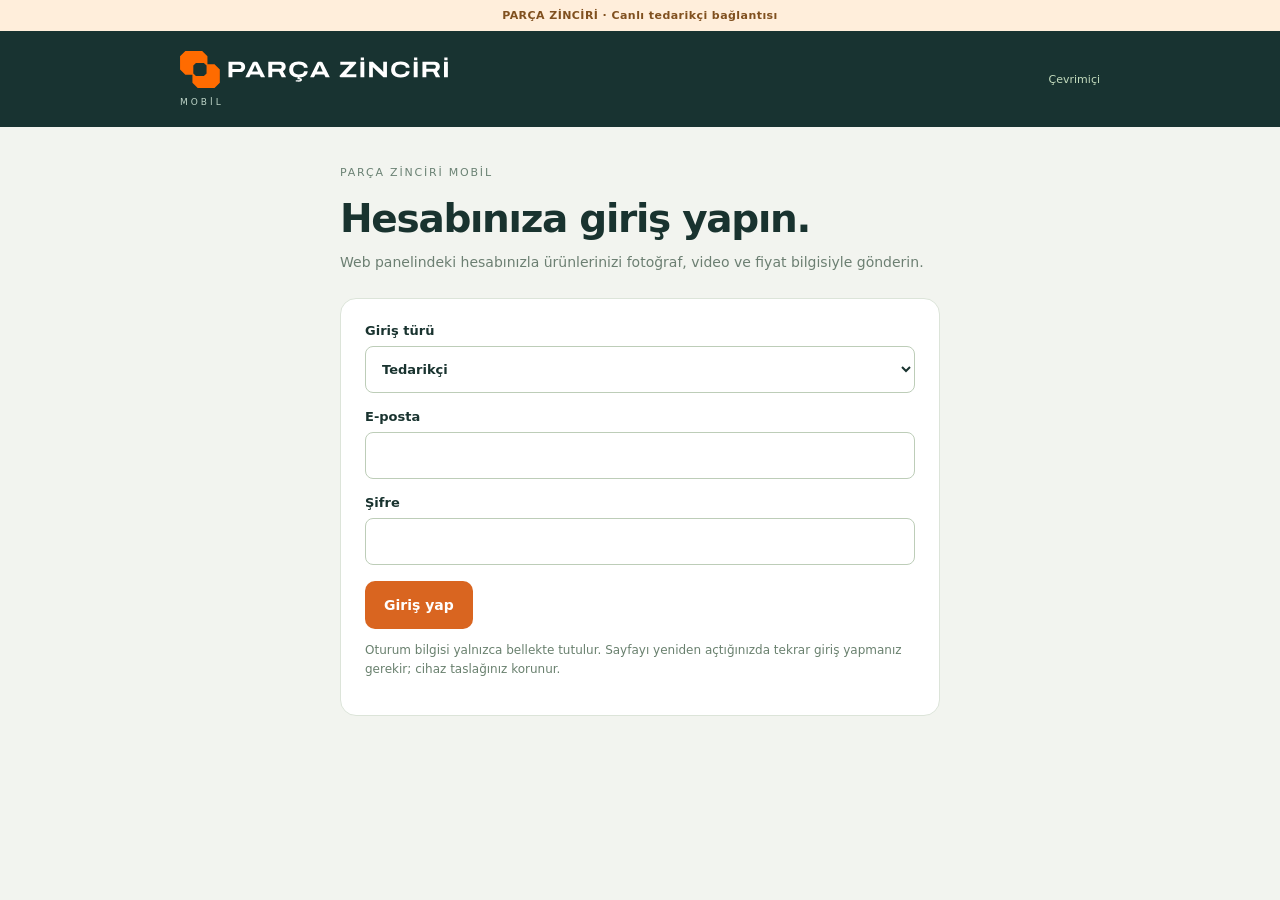
==== mobil/index.html @ 7f1353eb "Connect mobile PWA and supplier inventory to shared Wix listings" ====
<!doctype html>
<html lang="tr">
  <head>
    <meta charset="utf-8" />
    <meta
      name="viewport"
      content="width=device-width,initial-scale=1,viewport-fit=cover"
    />
    <meta name="theme-color" content="#183331" />
    <meta name="apple-mobile-web-app-capable" content="yes" />
    <link rel="manifest" href="./manifest.webmanifest" />
    <link rel="icon" href="./icon.svg" type="image/svg+xml" />
    <link rel="apple-touch-icon" href="./icon-180.png" />
    <link rel="stylesheet" href="./style.css" />
    <title>Parça Zinciri · Mobil</title>
  </head>
  <body>
    <div class="demo-banner">
      PARÇA ZİNCİRİ · Mobil
    </div>
    <header>
      <a href="./" class="brand"><img src="./wordmark-horizontal.svg" alt="Parça Zinciri" width="611" height="84" /><small>MOBİL</small></a>
      <span id="network">Çevrimiçi</span>
    </header>
    <div id="identity"></div>
    <div id="message" role="status" aria-live="polite"></div>
    <main id="app"><p>Uygulama açılıyor…</p></main>
    <nav id="navigation" aria-label="Ana menü"></nav>
    <script src="./app.js" type="module"></script>
  </body>
</html>
---- mobil/style.css ----
:root {
  font-family:
    Inter,
    system-ui,
    -apple-system,
    sans-serif;
  color: #19332f;
  background: #f2f4ef;
  accent-color: #d96520;
  font-synthesis: none;
}
* {
  box-sizing: border-box;
}
body {
  margin: 0;
}
button,
input,
select,
textarea {
  font: inherit;
}
button,
a,
input,
select,
textarea {
  -webkit-tap-highlight-color: transparent;
}
button {
  cursor: pointer;
}
a {
  color: inherit;
}
.demo-banner {
  background: #ffeedb;
  padding: 9px 16px;
  text-align: center;
  font-size: 11px;
  font-weight: 650;
  letter-spacing: 0.04em;
  color: #80501f;
}
header {
  background: #183331;
  color: white;
  min-height: 87px;
  display: flex;
  align-items: center;
  justify-content: space-between;
  padding: 20px max(20px, calc((100% - 920px) / 2));
  gap: 20px;
}
.brand {
  text-decoration: none;
  font-size: 22px;
  font-weight: 850;
  letter-spacing: -1px;
  white-space: nowrap;
}
.brand img {
  display: block;
  width: clamp(180px, 54vw, 270px);
  max-width: 100%;
  height: auto;
}
.brand small {
  display: block;
  font-size: 9px;
  letter-spacing: 3px;
  margin-top: 9px;
  font-weight: 500;
  color: #bdd4c7;
}
#network {
  font-size: 11px;
  color: #c3dbbd;
  white-space: nowrap;
}
#identity {
  max-width: 960px;
  margin: auto;
  padding: 15px 20px;
  font-size: 13px;
  color: #536d61;
  display: flex;
  justify-content: space-between;
  gap: 12px;
}
#identity:empty {
  display: none;
}
#message {
  max-width: 920px;
  margin: 12px auto;
  padding: 14px 20px;
  background: #e0efdb;
  border-radius: 8px;
  line-height: 1.5;
  font-size: 14px;
}
#message.error {
  background: #ffe8df;
  color: #8f381e;
}
#message:empty {
  display: none;
}
main {
  max-width: 960px;
  margin: auto;
  padding: 12px 20px 110px;
}
h1 {
  font-size: clamp(27px, 5vw, 39px);
  letter-spacing: -1.3px;
  margin: 14px 0 10px;
  font-weight: 750;
}
h2 {
  font-size: 18px;
  margin: 0 0 16px;
}
h3 {
  font-size: 16px;
  margin: 0 0 8px;
}
p {
  line-height: 1.6;
}
.sub {
  color: #6c7f72;
  margin: 0 0 25px;
  font-size: 14px;
}
.eyebrow {
  font-size: 11px;
  letter-spacing: 1.8px;
  text-transform: uppercase;
  color: #6b8274;
  margin-top: 20px;
}
.panel {
  background: #fff;
  border: 1px solid #dce4d9;
  border-radius: 16px;
  padding: 24px;
  margin: 18px 0;
}
.narrow {
  max-width: 600px;
  margin: 25px auto;
}
.login-options {
  display: grid;
  gap: 12px;
}
.login-options button {
  display: flex;
  justify-content: space-between;
  align-items: center;
  text-align: left;
  padding: 19px;
  background: #f7f9f5;
  border: 1px solid #cedecc;
  border-radius: 10px;
  color: #19332f;
}
.login-options small {
  display: block;
  font-size: 12px;
  color: #6b8070;
  margin-top: 5px;
}
.login-options .admin-login {
  background: #183331;
  color: #fff;
  border: 0;
}
.login-options .admin-login small {
  color: #cad7cc;
}
.arrow {
  font-size: 25px;
}
.help {
  font-size: 12px;
  color: #69806e;
  line-height: 1.6;
}
.primary,
.secondary {
  border: 0;
  border-radius: 10px;
  padding: 14px 19px;
  min-height: 48px;
  font-size: 14px;
  font-weight: 700;
}
.primary {
  background: #d96520;
  color: white;
}
.secondary {
  background: #e9eee5;
  color: #243e30;
  border: 1px solid #cedaca;
}
.primary:disabled,
.secondary:disabled {
  opacity: 0.55;
  cursor: wait;
}
button:focus-visible,
a:focus-visible,
input:focus-visible,
select:focus-visible,
textarea:focus-visible {
  outline: 3px solid #ed9b5a;
  outline-offset: 3px;
}
.topline {
  display: flex;
  justify-content: space-between;
  align-items: center;
  gap: 15px;
}
.stats {
  display: grid;
  grid-template-columns: repeat(3, 1fr);
  gap: 13px;
  margin: 24px 0;
}
.stat {
  padding: 20px;
  background: #e5ebdf;
  border: 1px solid #d9e2d3;
  border-radius: 12px;
}
.stat strong {
  display: block;
  font-size: 29px;
  font-weight: 700;
}
.stat span {
  font-size: 12px;
  color: #637859;
}
.toolbar {
  display: flex;
  gap: 10px;
  flex-wrap: wrap;
  margin: 20px 0;
}
.toolbar input {
  flex: 1;
  min-width: 160px;
}
.toolbar select {
  width: auto;
  max-width: 100%;
  min-width: 150px;
}
input:not([type="checkbox"]):not([type="file"]),
select,
textarea {
  width: 100%;
  border: 1px solid #bdcdb8;
  background: #fff;
  border-radius: 8px;
  min-height: 47px;
  padding: 12px;
  color: #19332f;
}
textarea {
  resize: vertical;
  min-height: 95px;
}
input:disabled {
  background: #edf0ea;
  color: #87937e;
}
label.field {
  display: block;
  font-size: 13px;
  font-weight: 650;
  margin-bottom: 16px;
}
label.field input,
label.field select,
label.field textarea {
  margin-top: 8px;
}
.fields {
  display: grid;
  grid-template-columns: 1fr 1fr;
  gap: 0 18px;
}
.full {
  grid-column: 1/-1;
}
.check {
  display: flex;
  align-items: center;
  gap: 10px;
  min-height: 49px;
  padding: 10px 12px;
  border: 1px solid #dce5d7;
  border-radius: 8px;
  background: #f8faf6;
  font-size: 13px;
  margin: 0 0 16px;
}
.check input {
  width: 21px;
  height: 21px;
  flex-shrink: 0;
}
.check:has(input:checked) {
  background: #fff2e5;
  border-color: #e29763;
}
.check span {
  line-height: 1.45;
}
.media-buttons {
  display: flex;
  gap: 10px;
  flex-wrap: wrap;
}
.media-button {
  display: inline-flex;
  align-items: center;
  justify-content: center;
  min-height: 60px;
  background: #f1f5ed;
  border: 1px dashed #aabb99;
  border-radius: 10px;
  padding: 12px 17px;
  cursor: pointer;
  font-size: 13px;
  font-weight: 650;
}
.media-button input {
  position: absolute;
  width: 1px;
  height: 1px;
  opacity: 0;
}
.media-button:focus-within {
  outline: 3px solid #ed9b5a;
}
.media-grid {
  display: grid;
  grid-template-columns: repeat(auto-fill, minmax(110px, 1fr));
  gap: 10px;
  margin-top: 15px;
}
.media-item {
  border: 1px solid #dce4d6;
  border-radius: 10px;
  overflow: hidden;
  background: #eff3e9;
}
.media-item img,
.media-item video {
  width: 100%;
  height: 115px;
  object-fit: cover;
  display: block;
}
.media-item button {
  width: 100%;
  border: 0;
  background: #fff;
  padding: 9px;
  font-size: 12px;
  color: #7b4130;
}
.media-item p {
  font-size: 11px;
  padding: 6px;
  margin: 0;
  overflow-wrap: anywhere;
}
.cards {
  display: grid;
  grid-template-columns: repeat(2, minmax(0, 1fr));
  gap: 15px;
}
.product-card {
  display: flex;
  gap: 16px;
  background: #fff;
  border: 1px solid #dbe4d6;
  border-radius: 14px;
  padding: 18px;
  width: 100%;
  text-align: left;
  color: #19332f;
  min-height: 130px;
}
.product-card img {
  width: 85px;
  height: 85px;
  object-fit: cover;
  border-radius: 8px;
  background: #e4ebe0;
}
.product-card p {
  font-size: 12px;
  margin: 6px 0;
  color: #6d8264;
  overflow-wrap: anywhere;
}
.product-card h3 {
  overflow-wrap: anywhere;
}
.badge {
  display: inline-block;
  font-size: 10px;
  letter-spacing: 0.03em;
  border-radius: 20px;
  padding: 5px 9px;
  background: #fbefd7;
  color: #876014;
}
.badge.approved {
  background: #e2f0dd;
  color: #367347;
}
.empty {
  padding: 45px 20px;
  text-align: center;
  border: 1px dashed #c3d1b9;
  border-radius: 16px;
  color: #6c815f;
  background: #ebf0e5;
}
.empty strong {
  display: block;
  color: #284932;
  font-size: 18px;
}
.actions {
  display: flex;
  gap: 12px;
  flex-wrap: wrap;
  align-items: center;
}
.actions > * {
  flex: 1;
}
.note {
  padding: 13px;
  background: #f3f6ee;
  border-radius: 9px;
  color: #657a58;
  font-size: 12px;
  line-height: 1.6;
}
.details {
  display: grid;
  grid-template-columns: 1fr 1fr;
  gap: 20px;
}
.details dt {
  font-size: 11px;
  color: #6f8564;
  margin-bottom: 5px;
}
.details dd {
  margin: 0;
  font-size: 14px;
  overflow-wrap: anywhere;
}
.supplier {
  display: flex;
  justify-content: space-between;
  gap: 12px;
  border-bottom: 1px solid #e3eadf;
  padding: 17px 0;
}
.supplier p {
  margin: 3px 0;
  font-size: 12px;
  color: #738568;
}
#navigation {
  position: fixed;
  bottom: 0;
  left: 50%;
  transform: translateX(-50%);
  width: 100%;
  max-width: 960px;
  display: flex;
  justify-content: center;
  background: #fffefb;
  border-top: 1px solid #dbe4d1;
  padding: 10px 14px max(10px, env(safe-area-inset-bottom));
  gap: 8px;
  z-index: 5;
}
#navigation:empty {
  display: none;
}
#navigation button {
  flex: 1;
  max-width: 220px;
  min-height: 47px;
  border: 0;
  border-radius: 8px;
  background: transparent;
  color: #718368;
  font-size: 13px;
}
#navigation button.active {
  background: #e9efdf;
  color: #274b2c;
  font-weight: 700;
}
.hidden,
[hidden] {
  display: none !important;
}
progress {
  width: 100%;
  height: 8px;
  accent-color: #d96520;
}
@media (max-width: 650px) {
  .cards {
    grid-template-columns: 1fr;
  }
  .panel {
    padding: 19px;
  }
  .stats {
    gap: 8px;
  }
  .stat {
    padding: 15px 12px;
  }
  .stat strong {
    font-size: 25px;
  }
  .topline {
    align-items: flex-start;
  }
  .topline > .primary {
    white-space: nowrap;
  }
  .fields {
    grid-template-columns: 1fr;
  }
  .full {
    grid-column: auto;
  }
  .toolbar {
    gap: 8px;
  }
  .toolbar select {
    flex: 1;
  }
  .details {
    gap: 18px 10px;
  }
  .product-card img {
    width: 76px;
    height: 76px;
  }
  #message {
    margin: 10px 20px;
  }
  header {
    padding: 19px 20px;
  }
  .brand {
    font-size: 20px;
  }
}
#identity strong { overflow-wrap:anywhere; max-width:55%; font-size:11px; }
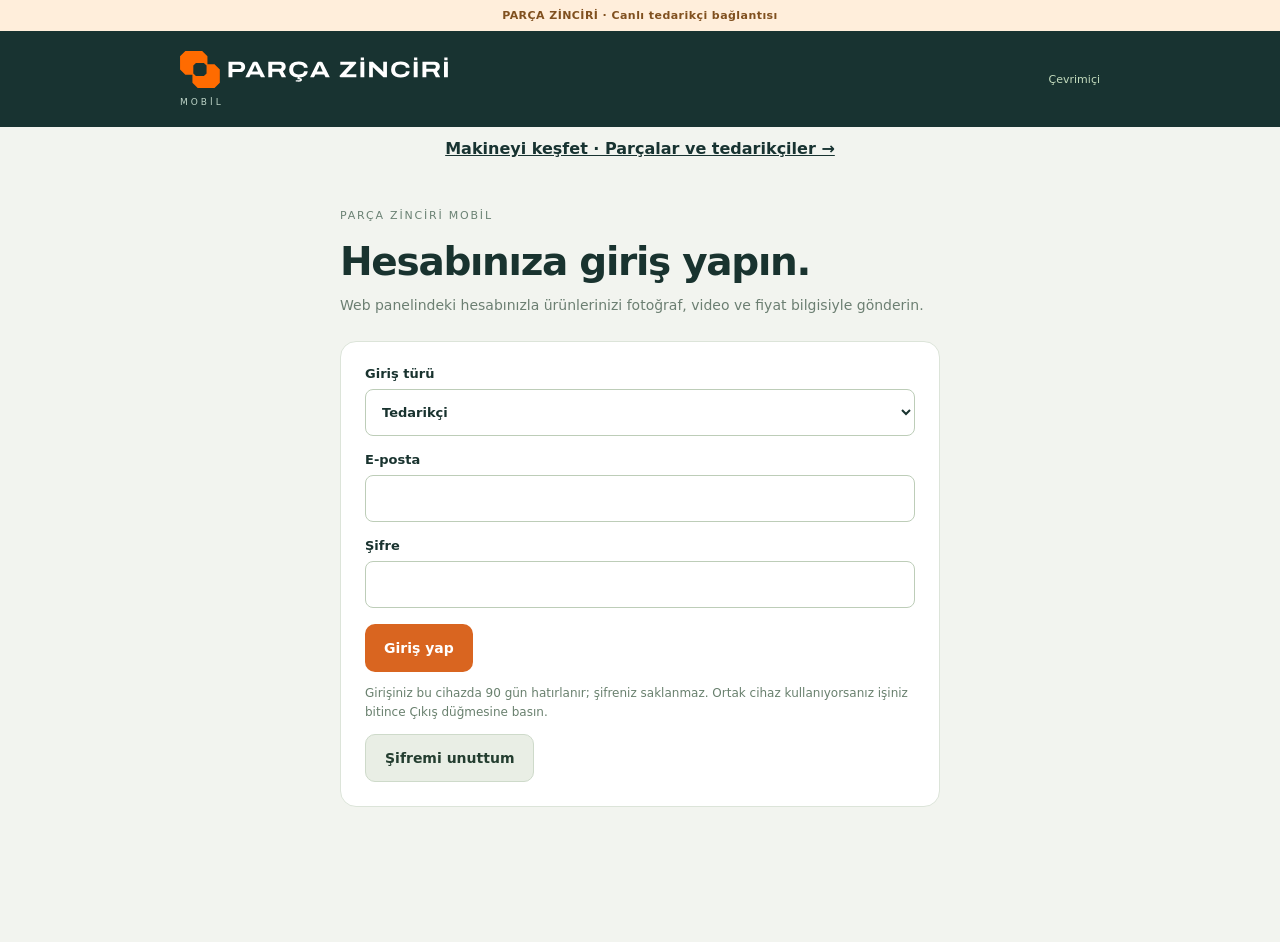
==== commit 013aa924: "feat(mobile): connect excavator parts to protected supplier offers" ====
--- a/mobil/index.html
+++ b/mobil/index.html
@@ -22,6 +22,7 @@
       <a href="./" class="brand"><img src="./wordmark-horizontal.svg" alt="Parça Zinciri" width="611" height="84" /><small>MOBİL</small></a>
       <span id="network">Çevrimiçi</span>
     </header>
+    <div style="padding:12px 20px;text-align:center"><a href="https://ilkibo.github.io/parca-zinciri-public-assets/mobil-kesfet/index.html" style="color:#183331;font-weight:700">Makineyi keşfet · Parçalar ve tedarikçiler →</a></div>
     <div id="identity"></div>
     <div id="message" role="status" aria-live="polite"></div>
     <main id="app"><p>Uygulama açılıyor…</p></main>
--- a/mobil/style.css
+++ b/mobil/style.css
@@ -530,6 +530,26 @@
   height: 8px;
   accent-color: #d96520;
 }
+.upload-status {
+  position: sticky;
+  bottom: calc(80px + env(safe-area-inset-bottom));
+  z-index: 4;
+  padding: 18px;
+  margin: 16px 0;
+  border: 1px solid #d6dfcf;
+  border-radius: 14px;
+  background: #fffefb;
+  box-shadow: 0 5px 24px #18333118;
+}
+.upload-heading { display:flex; align-items:center; justify-content:space-between; gap:12px; }
+#upload-stage { font-size:16px; }
+#upload-percent { font-size:30px; color:#c45217; font-variant-numeric:tabular-nums; }
+.upload-status progress { display:block; height:16px; margin:12px 0; }
+.upload-status p { margin:6px 0 0; font-size:13px; line-height:1.5; overflow-wrap:anywhere; }
+#upload-file { font-weight:600; }
+#upload-hint { color:#54634d; }
+.upload-status.error { border-color:#b53224; }
+.upload-status.error #upload-stage,.upload-status.error #upload-hint { color:#a3291f; }
 @media (max-width: 650px) {
   .cards {
     grid-template-columns: 1fr;
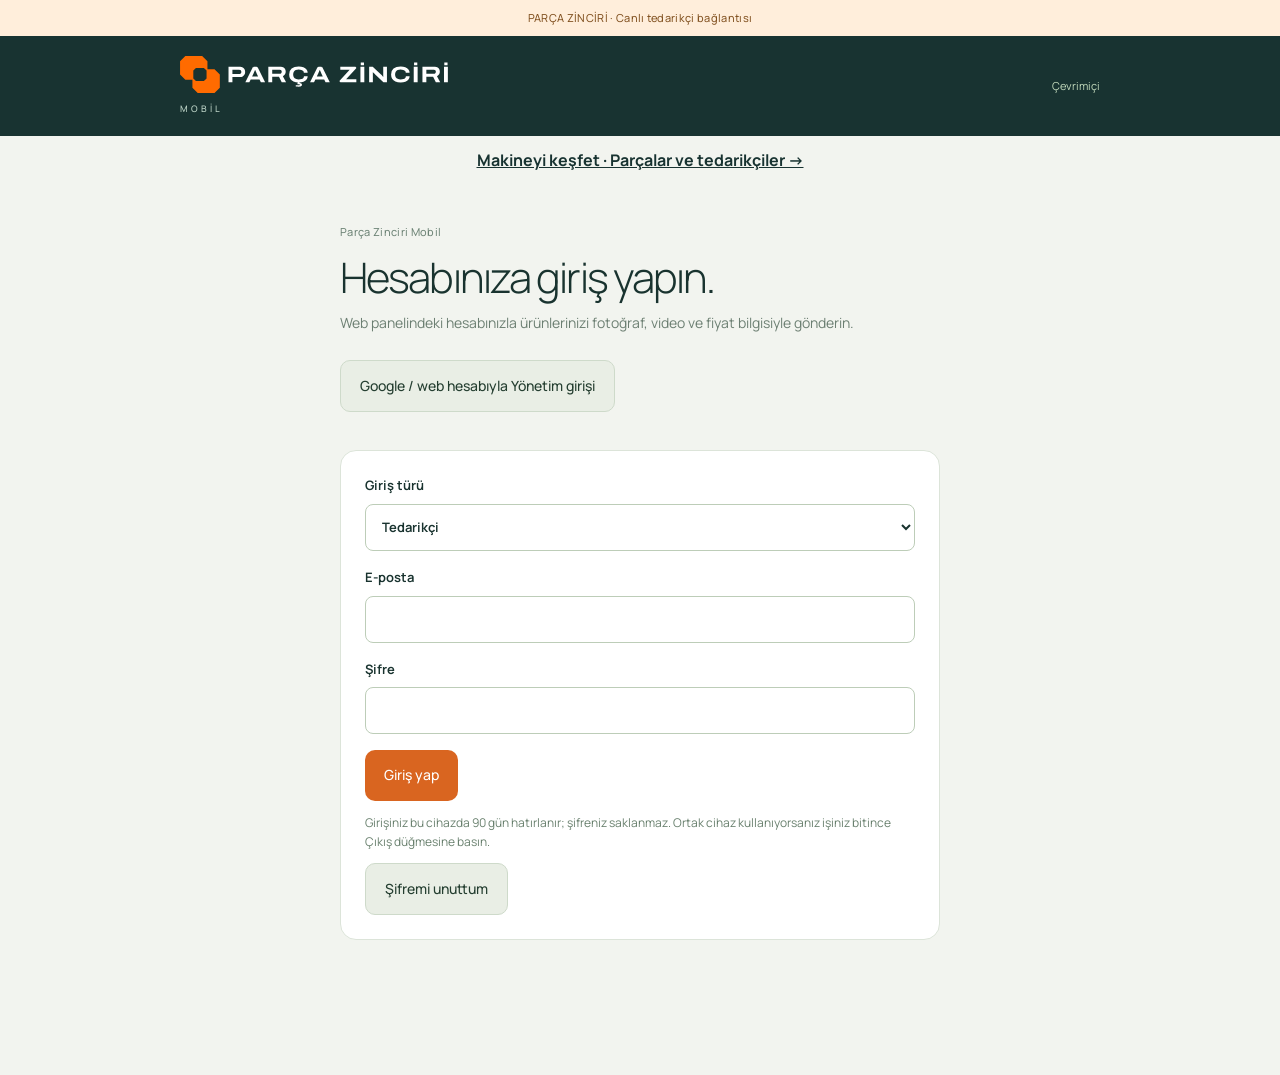
==== commit c15a99db: "Match mobile typography to light rounded reference style" ====
--- a/mobil/index.html
+++ b/mobil/index.html
@@ -12,6 +12,7 @@
     <link rel="icon" href="./icon.svg" type="image/svg+xml" />
     <link rel="apple-touch-icon" href="./icon-180.png" />
     <link rel="stylesheet" href="./style.css" />
+    <link rel="stylesheet" href="./typography.css" />
     <title>Parça Zinciri · Mobil</title>
   </head>
   <body>
--- a/mobil/style.css
+++ b/mobil/style.css
@@ -15,6 +15,10 @@
 body {
   margin: 0;
 }
+body.web-product-panel>header,body.web-product-panel>.demo-banner,body.web-product-panel>#identity,body.web-product-panel>#navigation,body.web-product-panel>div[style]{display:none}
+body.web-product-panel>#app{max-width:none;padding:0;margin:0;width:100%}
+body.web-product-panel>#message:empty{display:none}
+parca-zinciri-admin-ops{display:block;width:100%}
 button,
 input,
 select,
--- a/mobil/typography.css
+++ b/mobil/typography.css
@@ -0,0 +1,12 @@
+/* Visual interpretation of the Purrweb reference; original font undisclosed. */
+@font-face{font-family:'PZ Manrope';font-style:normal;font-weight:200 800;font-display:swap;src:url('./fonts/Manrope-Variable.ttf') format('truetype')}
+:root{font-family:'PZ Manrope',system-ui,sans-serif;font-weight:400;font-synthesis:none}
+body{font-size:16px;line-height:1.6}
+h1{font-weight:300;letter-spacing:-.045em;line-height:1.14;font-size:clamp(30px,6vw,42px)}
+h2{font-weight:350;font-size:24px;line-height:1.25;letter-spacing:-.035em}
+h3{font-weight:450;font-size:18px;line-height:1.35;letter-spacing:-.02em}
+strong,b{font-weight:550}
+button,.primary,.secondary,nav button,label{font-weight:500;letter-spacing:0}
+.eyebrow,.demo-banner{letter-spacing:.03em;font-weight:450;text-transform:none}
+.sub,.help{font-weight:400;line-height:1.6}
+.upload-progress-percent{font-weight:300;letter-spacing:-.045em;font-variant-numeric:tabular-nums}
